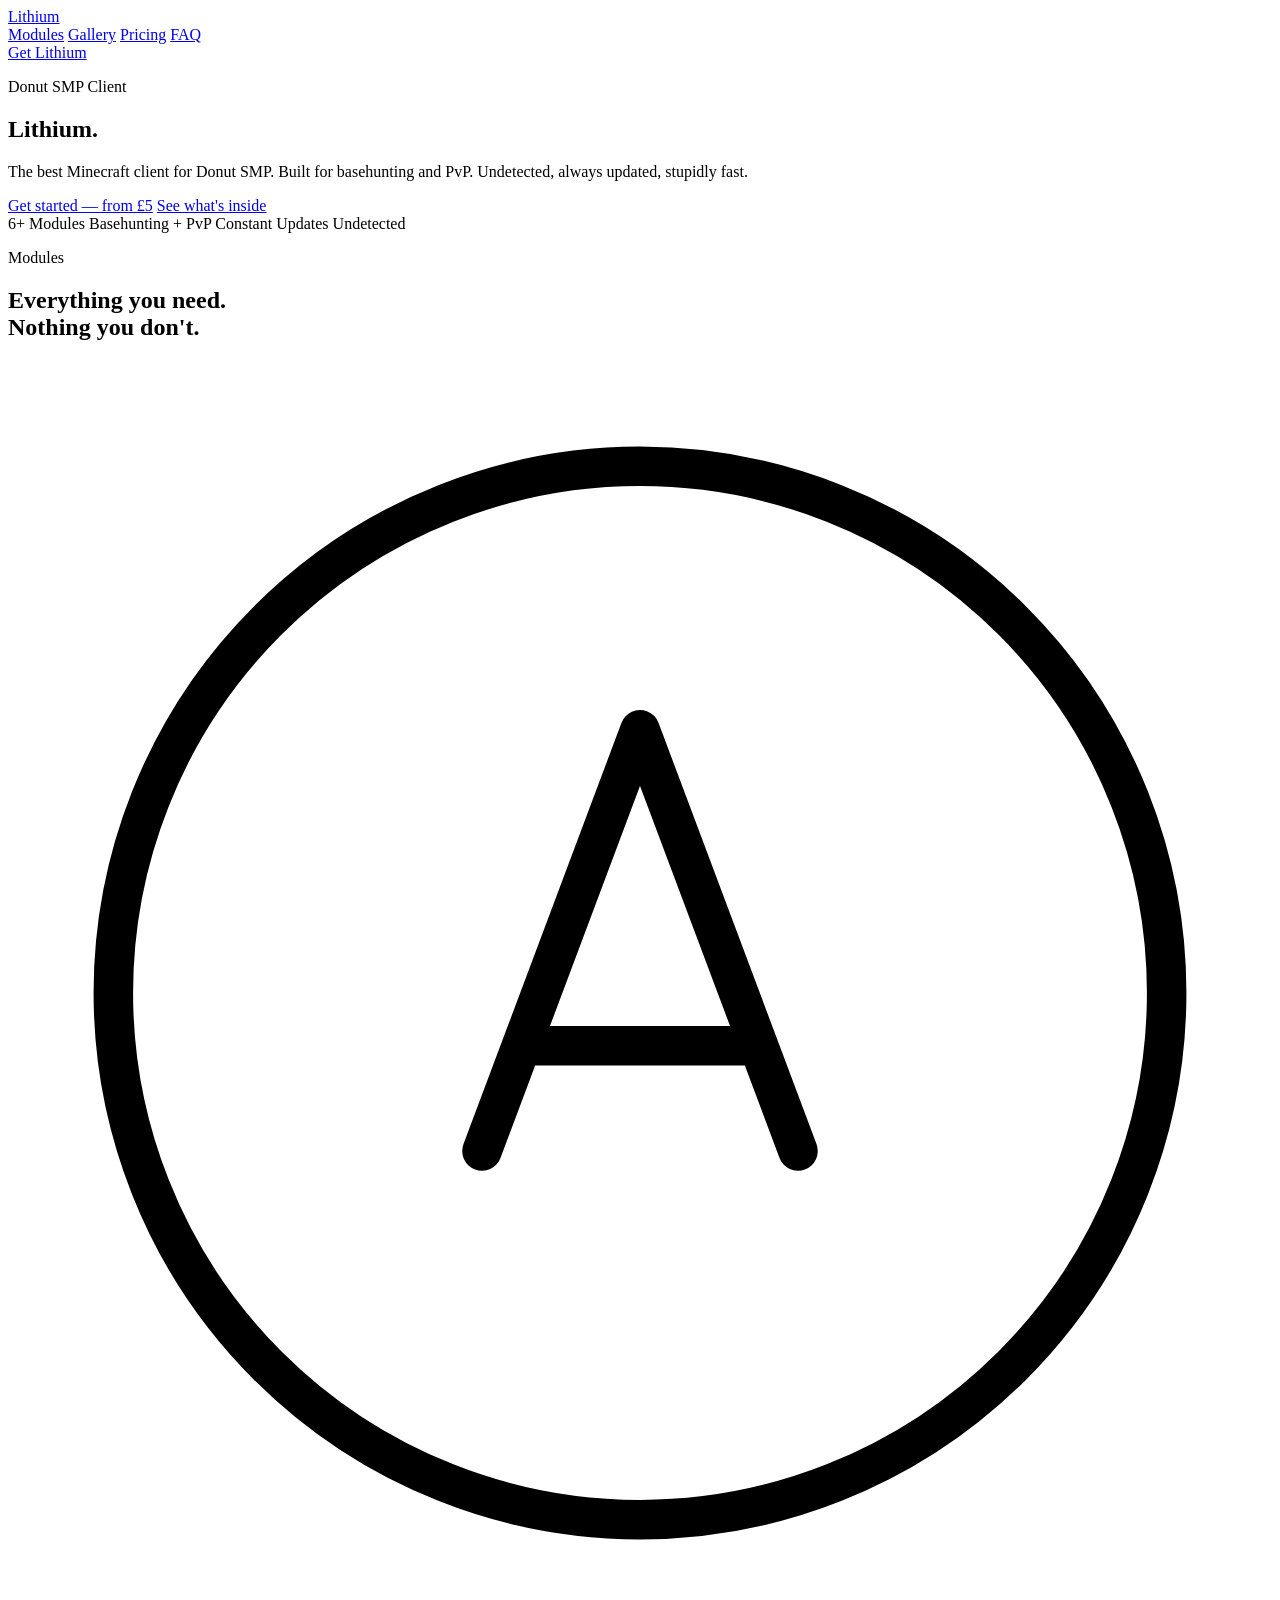
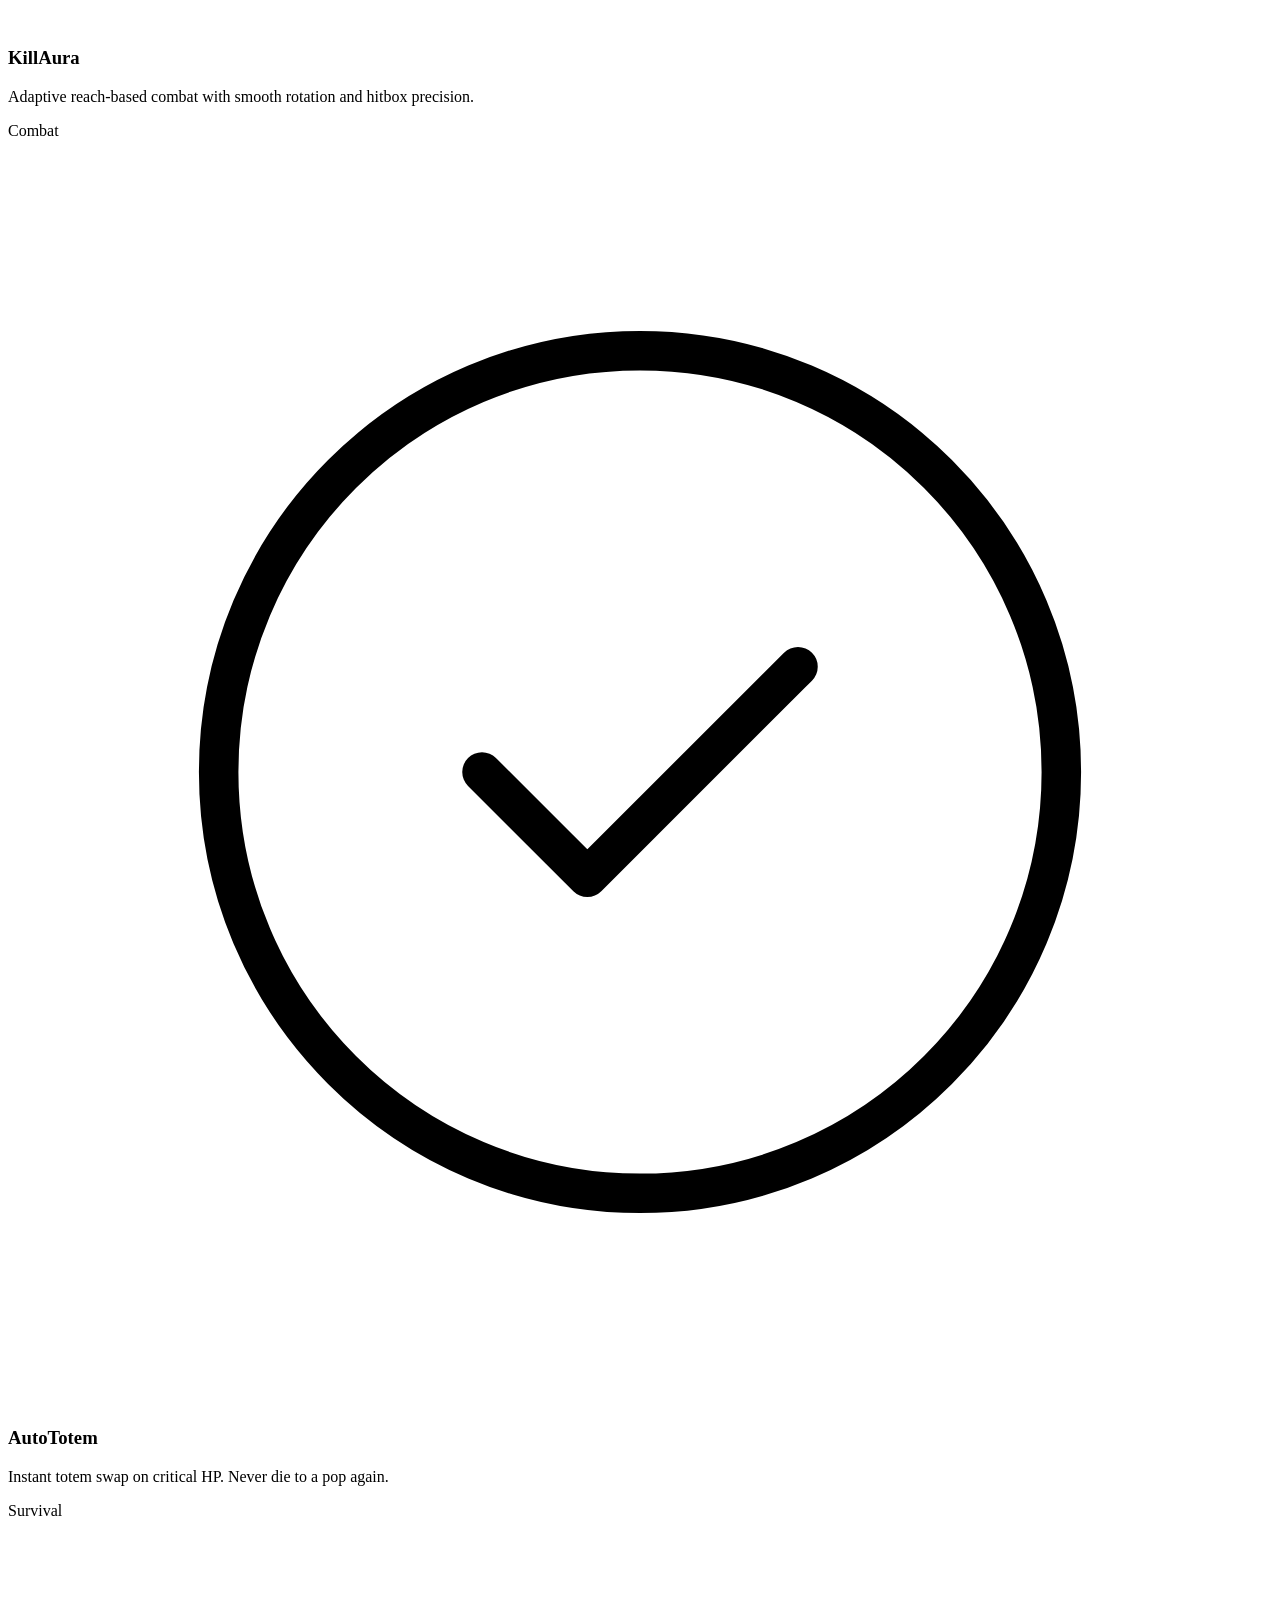
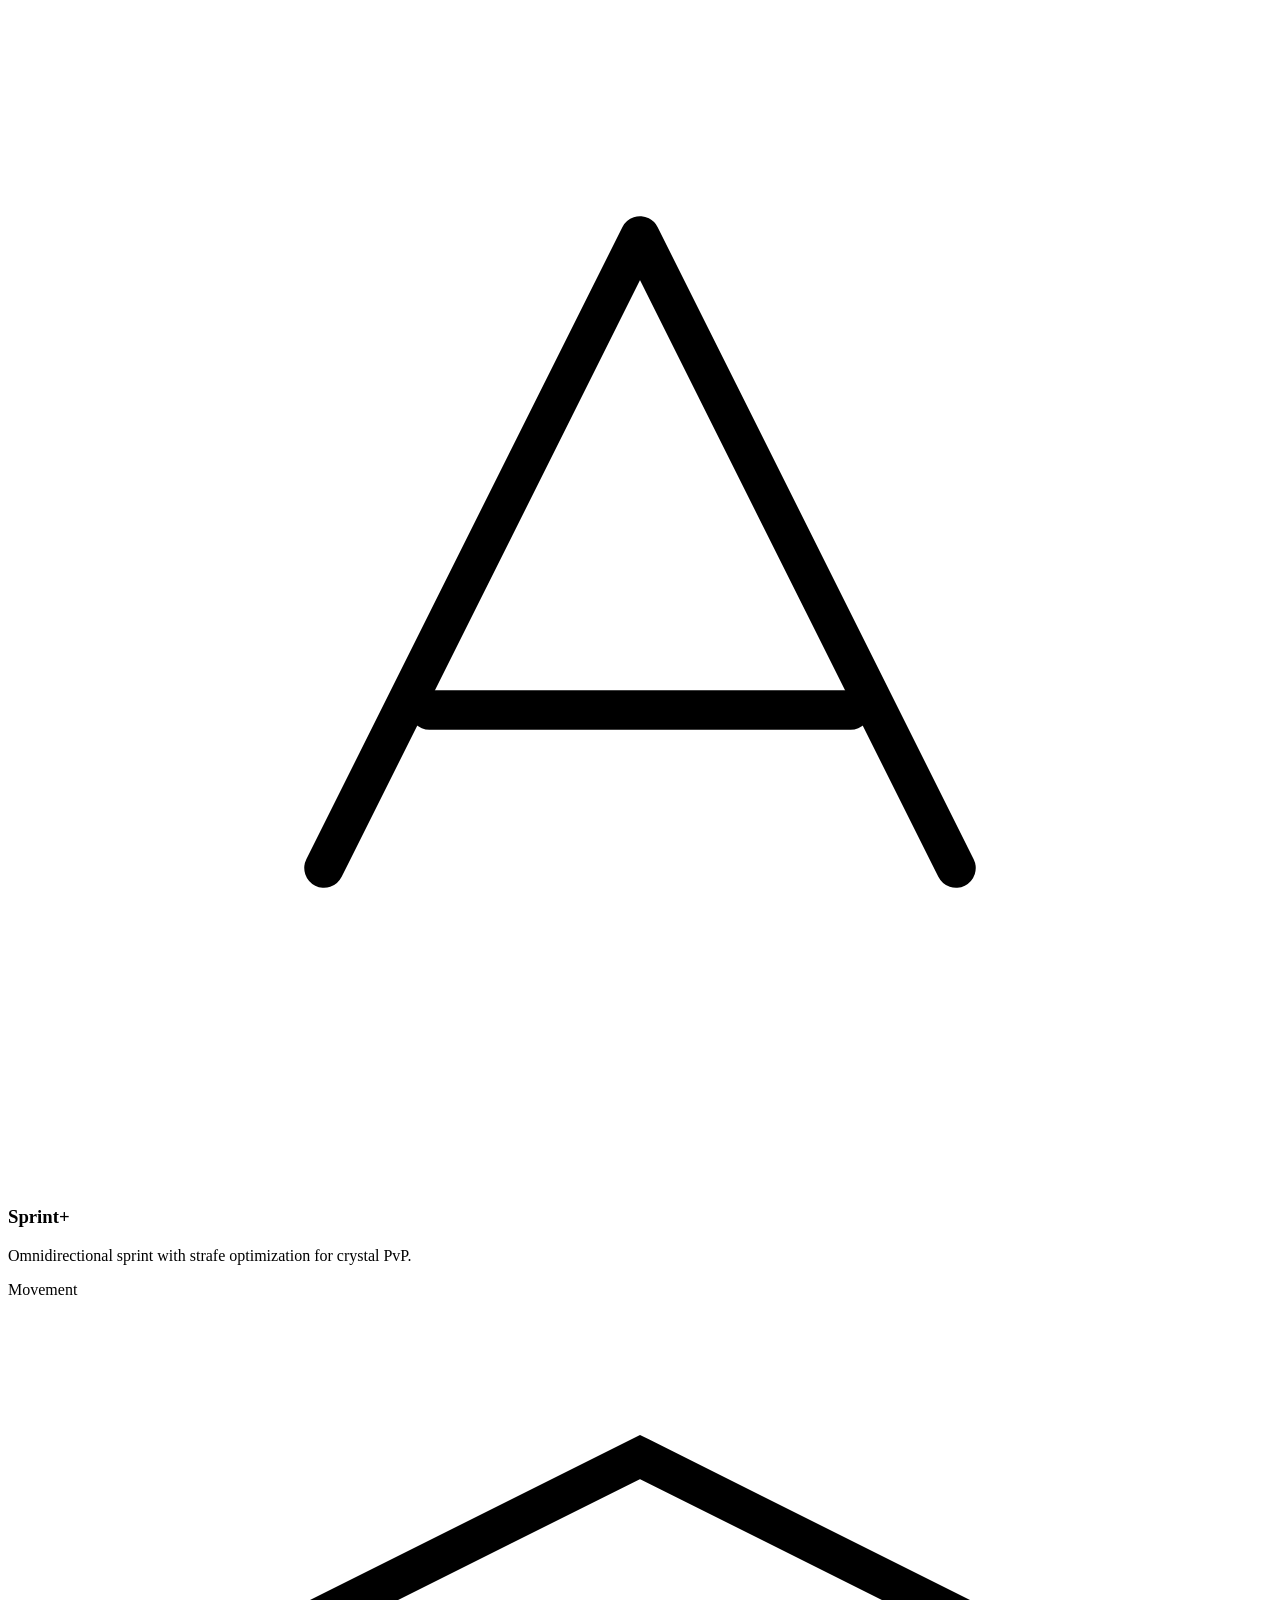
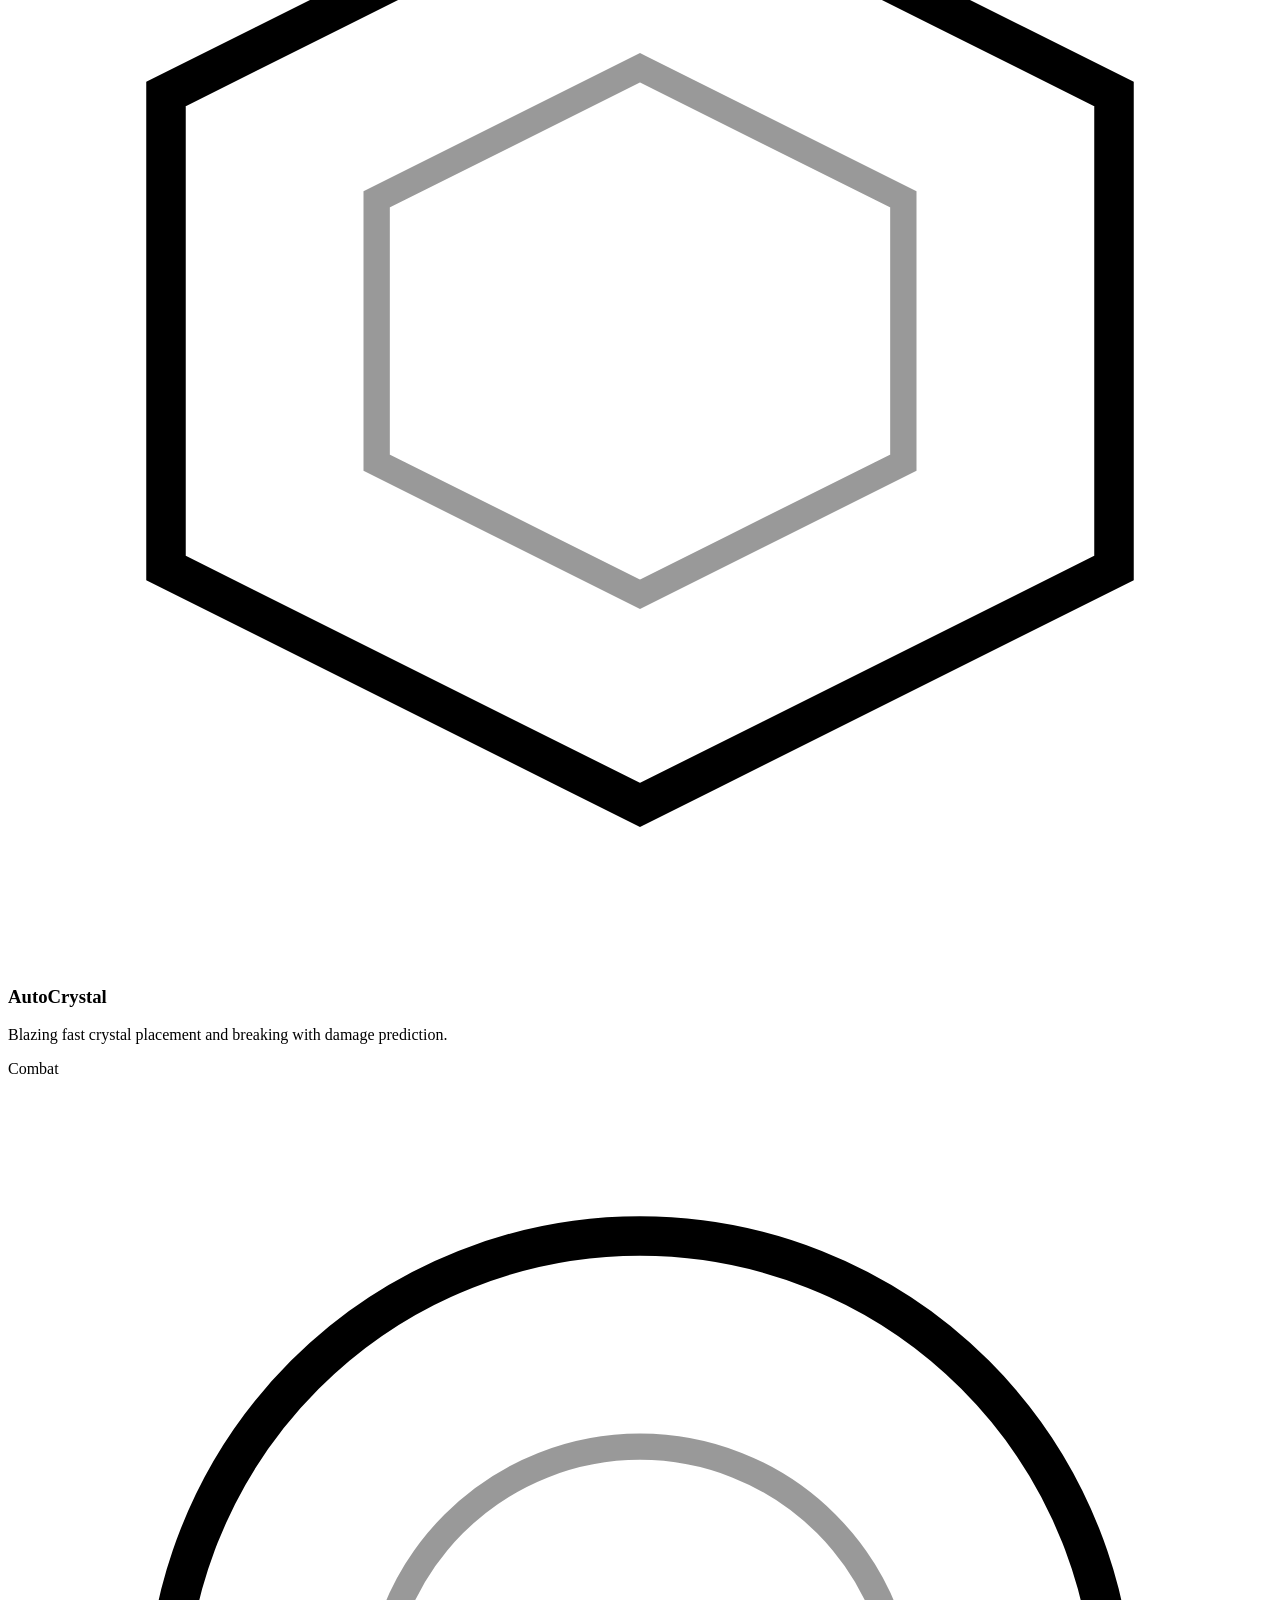
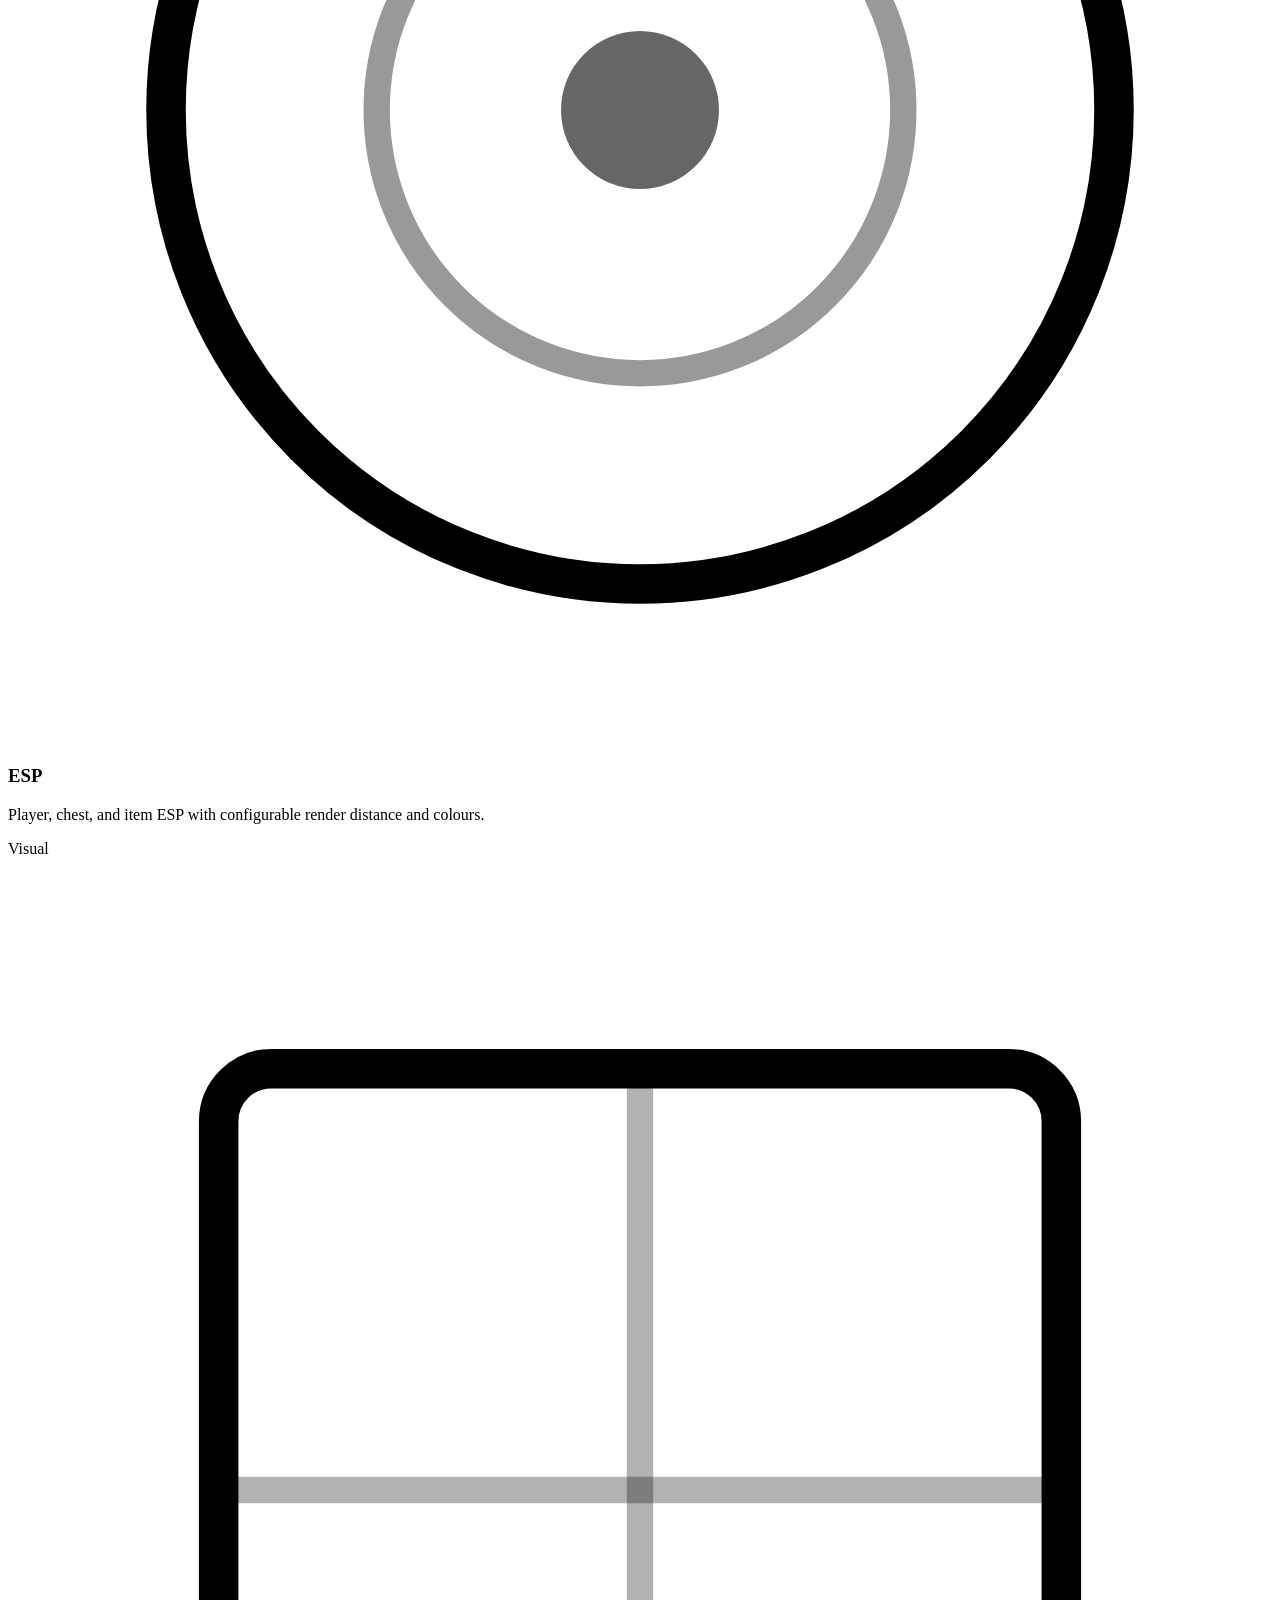
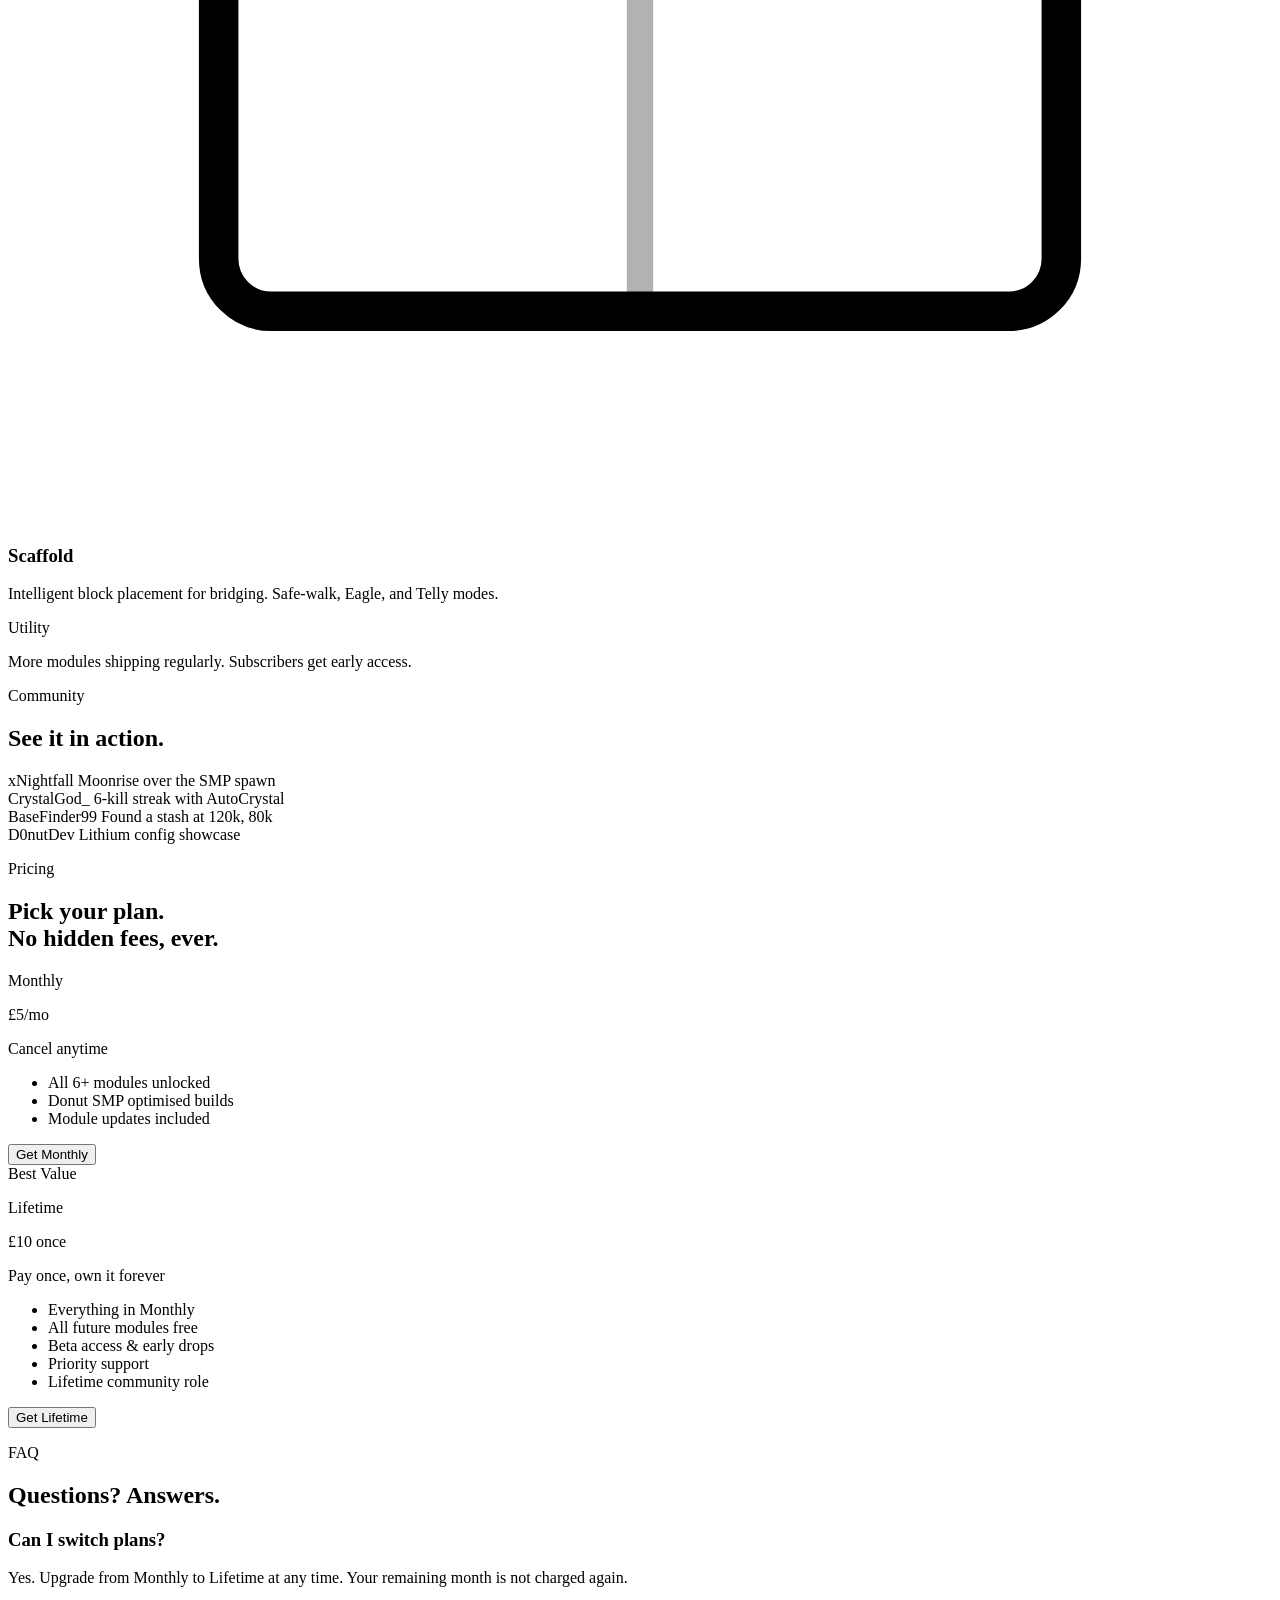
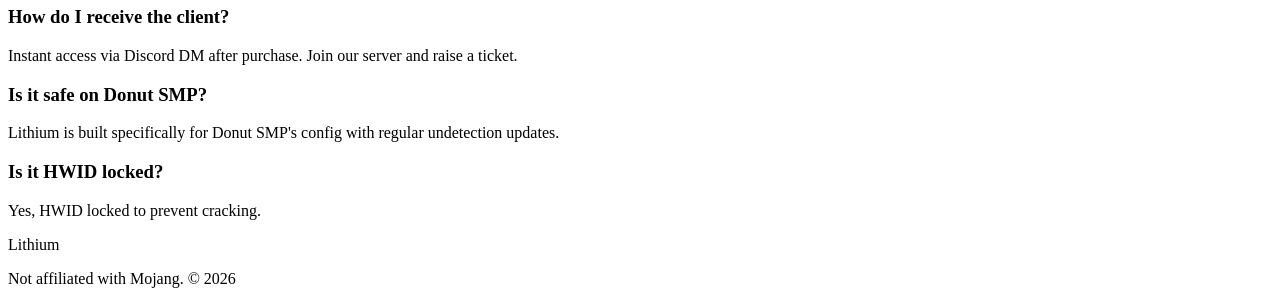
==== index.html @ 921e4713 "Add files via upload" ====
<!DOCTYPE html>
<html lang="en">
<head>
  <meta charset="UTF-8" />
  <meta name="viewport" content="width=device-width, initial-scale=1.0"/>
  <title>Lithium | Donut SMP Client</title>
  <link rel="icon" type="image/svg+xml" href="data:image/svg+xml,%3Csvg xmlns='http://www.w3.org/2000/svg' viewBox='0 0 32 32'%3E%3Crect width='32' height='32' rx='8' fill='%23111'/%3E%3Ctext x='16' y='22' text-anchor='middle' font-family='system-ui' font-weight='700' font-size='18' fill='white'%3ELi%3C/text%3E%3C/svg%3E">
  <link rel="preconnect" href="https://fonts.googleapis.com">
  <link rel="preconnect" href="https://fonts.gstatic.com" crossorigin>
  <link href="https://fonts.googleapis.com/css2?family=Inter:wght@300;400;500;600;700;800;900&display=swap" rel="stylesheet">
  <link rel="stylesheet" href="styles.css">
</head>
<body>

<!-- NAV -->
<nav>
  <div class="nav-inner">
    <a class="nav-logo" href="#">Lithium</a>
    <div class="nav-links">
      <a href="#modules">Modules</a>
      <a href="#gallery">Gallery</a>
      <a href="#pricing">Pricing</a>
      <a href="#faq">FAQ</a>
    </div>
    <a class="nav-cta" href="#pricing">Get Lithium</a>
  </div>
</nav>

<main>
  <!-- HERO -->
  <section id="hero">
    <div class="hero-inner">
      <p class="hero-eyebrow">Donut SMP Client</p>
      <h1 class="hero-title">Lithium.</h1>
      <p class="hero-sub">The best Minecraft client for Donut SMP. Built for basehunting and PvP. Undetected, always updated, stupidly fast.</p>
      <div class="hero-ctas">
        <a class="btn-primary" href="#pricing">Get started &mdash; from &pound;5</a>
        <a class="btn-secondary" href="#modules">See what's inside</a>
      </div>
      <div class="hero-badges">
        <span class="badge">6+ Modules</span>
        <span class="badge">Basehunting + PvP</span>
        <span class="badge">Constant Updates</span>
        <span class="badge">Undetected</span>
      </div>
    </div>
  </section>

  <!-- MODULES -->
  <section id="modules">
    <div class="container">
      <div class="section-header reveal">
        <p class="section-eyebrow">Modules</p>
        <h2 class="section-title">Everything you need.<br><span class="text-muted">Nothing you don't.</span></h2>
      </div>
      <div class="modules-grid">

        <div class="module-card reveal">
          <div class="module-icon">
            <svg viewBox="0 0 48 48" fill="none" xmlns="http://www.w3.org/2000/svg"><circle cx="24" cy="24" r="20" stroke="currentColor" stroke-width="1.5"/><path d="M18 30L24 14L30 30" stroke="currentColor" stroke-width="1.5" stroke-linecap="round" stroke-linejoin="round"/><line x1="20" y1="26" x2="28" y2="26" stroke="currentColor" stroke-width="1.5" stroke-linecap="round"/></svg>
          </div>
          <h3 class="module-name">KillAura</h3>
          <p class="module-desc">Adaptive reach-based combat with smooth rotation and hitbox precision.</p>
          <span class="module-tag">Combat</span>
        </div>

        <div class="module-card reveal">
          <div class="module-icon">
            <svg viewBox="0 0 48 48" fill="none" xmlns="http://www.w3.org/2000/svg"><path d="M24 8C15.16 8 8 15.16 8 24s7.16 16 16 16 16-7.16 16-16S32.84 8 24 8z" stroke="currentColor" stroke-width="1.5"/><path d="M18 24l4 4 8-8" stroke="currentColor" stroke-width="1.5" stroke-linecap="round" stroke-linejoin="round"/></svg>
          </div>
          <h3 class="module-name">AutoTotem</h3>
          <p class="module-desc">Instant totem swap on critical HP. Never die to a pop again.</p>
          <span class="module-tag">Survival</span>
        </div>

        <div class="module-card reveal">
          <div class="module-icon">
            <svg viewBox="0 0 48 48" fill="none" xmlns="http://www.w3.org/2000/svg"><path d="M12 36l12-24 12 24" stroke="currentColor" stroke-width="1.5" stroke-linecap="round" stroke-linejoin="round"/><line x1="16" y1="30" x2="32" y2="30" stroke="currentColor" stroke-width="1.5" stroke-linecap="round"/></svg>
          </div>
          <h3 class="module-name">Sprint+</h3>
          <p class="module-desc">Omnidirectional sprint with strafe optimization for crystal PvP.</p>
          <span class="module-tag">Movement</span>
        </div>

        <div class="module-card reveal">
          <div class="module-icon">
            <svg viewBox="0 0 48 48" fill="none" xmlns="http://www.w3.org/2000/svg"><polygon points="24,6 42,15 42,33 24,42 6,33 6,15" stroke="currentColor" stroke-width="1.5"/><polygon points="24,14 34,19 34,29 24,34 14,29 14,19" stroke="currentColor" stroke-width="1" opacity=".4"/></svg>
          </div>
          <h3 class="module-name">AutoCrystal</h3>
          <p class="module-desc">Blazing fast crystal placement and breaking with damage prediction.</p>
          <span class="module-tag">Combat</span>
        </div>

        <div class="module-card reveal">
          <div class="module-icon">
            <svg viewBox="0 0 48 48" fill="none" xmlns="http://www.w3.org/2000/svg"><circle cx="24" cy="24" r="18" stroke="currentColor" stroke-width="1.5"/><circle cx="24" cy="24" r="10" stroke="currentColor" stroke-width="1" opacity=".4"/><circle cx="24" cy="24" r="3" fill="currentColor" opacity=".6"/></svg>
          </div>
          <h3 class="module-name">ESP</h3>
          <p class="module-desc">Player, chest, and item ESP with configurable render distance and colours.</p>
          <span class="module-tag">Visual</span>
        </div>

        <div class="module-card reveal">
          <div class="module-icon">
            <svg viewBox="0 0 48 48" fill="none" xmlns="http://www.w3.org/2000/svg"><rect x="8" y="8" width="32" height="32" rx="2" stroke="currentColor" stroke-width="1.5"/><line x1="8" y1="24" x2="40" y2="24" stroke="currentColor" stroke-width="1" opacity=".3"/><line x1="24" y1="8" x2="24" y2="40" stroke="currentColor" stroke-width="1" opacity=".3"/></svg>
          </div>
          <h3 class="module-name">Scaffold</h3>
          <p class="module-desc">Intelligent block placement for bridging. Safe-walk, Eagle, and Telly modes.</p>
          <span class="module-tag">Utility</span>
        </div>

      </div>
      <p class="modules-more reveal">More modules shipping regularly. Subscribers get early access.</p>
    </div>
  </section>

  <!-- GALLERY -->
  <section id="gallery">
    <div class="container">
      <div class="section-header reveal">
        <p class="section-eyebrow">Community</p>
        <h2 class="section-title">See it in action.</h2>
      </div>
      <div class="gallery-grid">

        <div class="gallery-card reveal">
          <div class="gallery-img">
            <div class="gallery-art art-landscape">
              <div class="art-moon"></div>
              <div class="art-star" style="top:8%;left:15%"></div>
              <div class="art-star" style="top:12%;left:45%"></div>
              <div class="art-star" style="top:5%;left:70%"></div>
              <div class="art-star" style="top:18%;left:30%"></div>
              <div class="art-star" style="top:6%;left:85%"></div>
              <div class="art-tree" style="left:10%"></div>
              <div class="art-tree tall" style="left:25%"></div>
              <div class="art-tree" style="left:70%"></div>
              <div class="art-tree short" style="left:85%"></div>
            </div>
          </div>
          <div class="gallery-meta">
            <span class="gallery-user">xNightfall</span>
            <span class="gallery-title">Moonrise over the SMP spawn</span>
          </div>
        </div>

        <div class="gallery-card reveal">
          <div class="gallery-img">
            <div class="gallery-art art-pvp">
              <div class="pvp-ring"></div>
              <div class="pvp-sword left"></div>
              <div class="pvp-sword right"></div>
            </div>
          </div>
          <div class="gallery-meta">
            <span class="gallery-user">CrystalGod_</span>
            <span class="gallery-title">6-kill streak with AutoCrystal</span>
          </div>
        </div>

        <div class="gallery-card reveal">
          <div class="gallery-img">
            <div class="gallery-art art-base">
              <div class="base-block b1"></div>
              <div class="base-block b2"></div>
              <div class="base-block b3"></div>
              <div class="base-window w1"></div>
              <div class="base-window w2"></div>
              <div class="base-window w3"></div>
            </div>
          </div>
          <div class="gallery-meta">
            <span class="gallery-user">BaseFinder99</span>
            <span class="gallery-title">Found a stash at 120k, 80k</span>
          </div>
        </div>

        <div class="gallery-card reveal">
          <div class="gallery-img">
            <div class="gallery-art art-circuit">
              <div class="circuit-line h1"></div>
              <div class="circuit-line h2"></div>
              <div class="circuit-line v1"></div>
              <div class="circuit-line v2"></div>
              <div class="circuit-node n1"></div>
              <div class="circuit-node n2"></div>
              <div class="circuit-node n3"></div>
            </div>
          </div>
          <div class="gallery-meta">
            <span class="gallery-user">D0nutDev</span>
            <span class="gallery-title">Lithium config showcase</span>
          </div>
        </div>

      </div>
    </div>
  </section>

  <!-- PRICING -->
  <section id="pricing">
    <div class="container">
      <div class="section-header reveal">
        <p class="section-eyebrow">Pricing</p>
        <h2 class="section-title">Pick your plan.<br><span class="text-muted">No hidden fees, ever.</span></h2>
      </div>

      <div class="pricing-grid reveal">
        <div class="price-card">
          <p class="price-label">Monthly</p>
          <div class="price-amount">&pound;5<span>/mo</span></div>
          <p class="price-sub">Cancel anytime</p>
          <ul class="price-features">
            <li>All 6+ modules unlocked</li>
            <li>Donut SMP optimised builds</li>
            <li>Module updates included</li>
          </ul>
          <button class="btn-card">Get Monthly</button>
        </div>
        <div class="price-card featured">
          <div class="price-badge">Best Value</div>
          <p class="price-label">Lifetime</p>
          <div class="price-amount">&pound;10<span> once</span></div>
          <p class="price-sub">Pay once, own it forever</p>
          <ul class="price-features">
            <li>Everything in Monthly</li>
            <li>All future modules free</li>
            <li>Beta access &amp; early drops</li>
            <li>Priority support</li>
            <li>Lifetime community role</li>
          </ul>
          <button class="btn-card primary">Get Lifetime</button>
        </div>
      </div>
    </div>
  </section>

  <!-- FAQ -->
  <section id="faq">
    <div class="container">
      <div class="section-header reveal">
        <p class="section-eyebrow">FAQ</p>
        <h2 class="section-title">Questions? Answers.</h2>
      </div>
      <div class="faq-list">
        <div class="faq-item reveal">
          <h3 class="faq-q">Can I switch plans?</h3>
          <p class="faq-a">Yes. Upgrade from Monthly to Lifetime at any time. Your remaining month is not charged again.</p>
        </div>
        <div class="faq-item reveal">
          <h3 class="faq-q">How do I receive the client?</h3>
          <p class="faq-a">Instant access via Discord DM after purchase. Join our server and raise a ticket.</p>
        </div>
        <div class="faq-item reveal">
          <h3 class="faq-q">Is it safe on Donut SMP?</h3>
          <p class="faq-a">Lithium is built specifically for Donut SMP's config with regular undetection updates.</p>
        </div>
        <div class="faq-item reveal">
          <h3 class="faq-q">Is it HWID locked?</h3>
          <p class="faq-a">Yes, HWID locked to prevent cracking.</p>
        </div>
      </div>
    </div>
  </section>
</main>

<footer>
  <div class="container">
    <div class="footer-inner">
      <span class="footer-logo">Lithium</span>
      <p>Not affiliated with Mojang. &copy; 2026</p>
    </div>
  </div>
</footer>

<script src="script.js"></script>
</body>
</html>
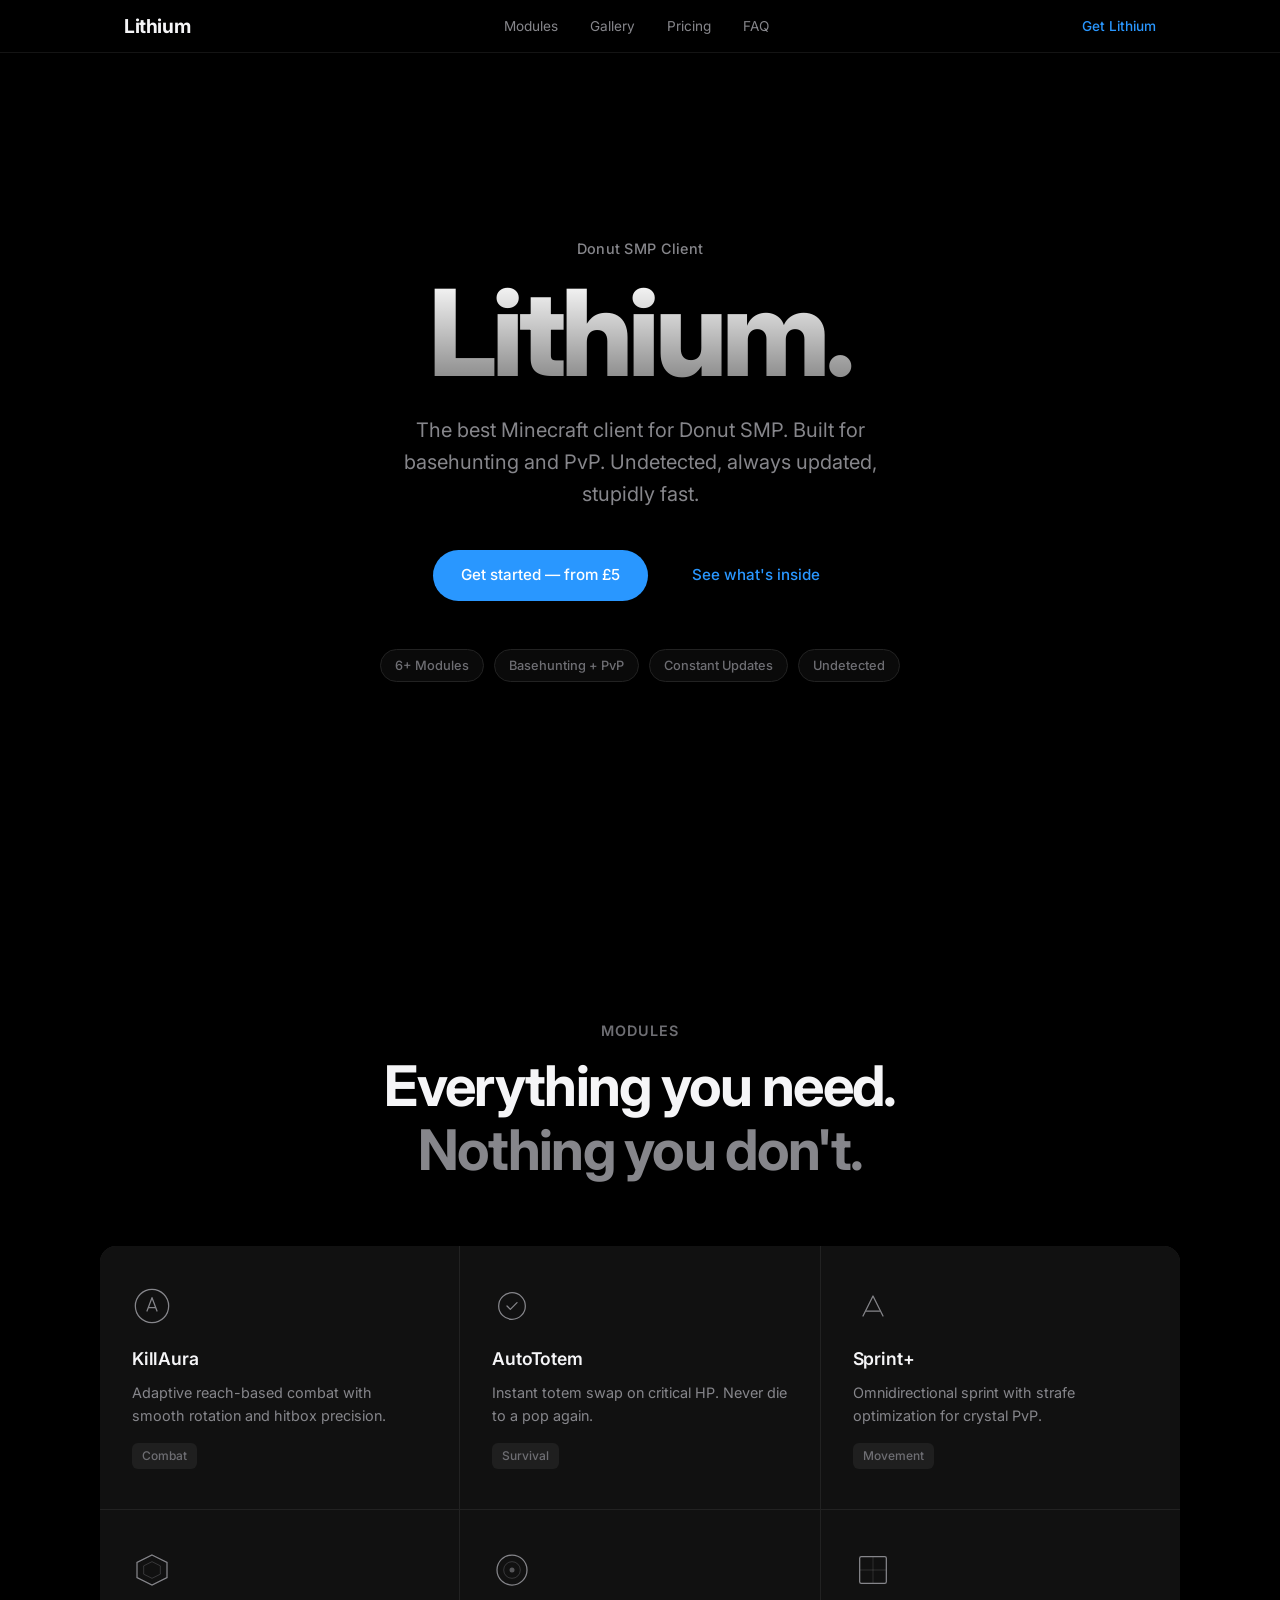
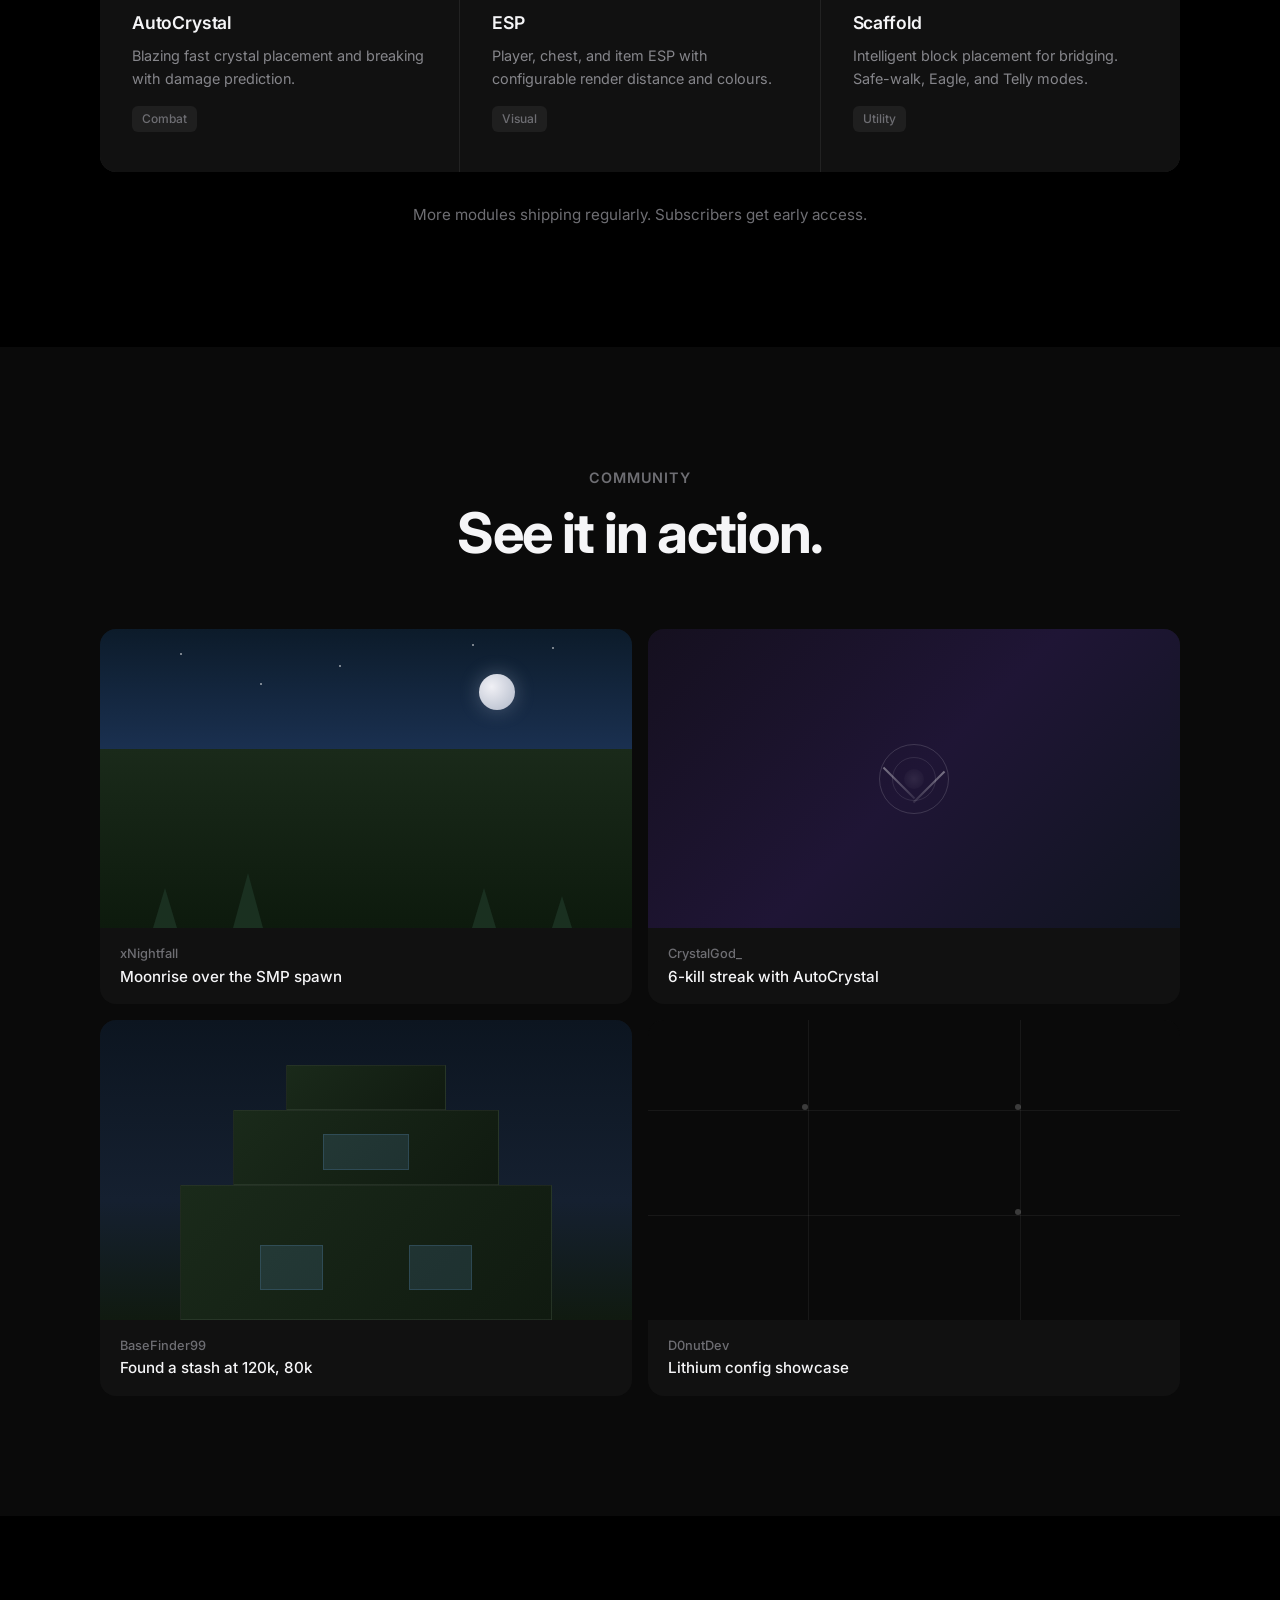
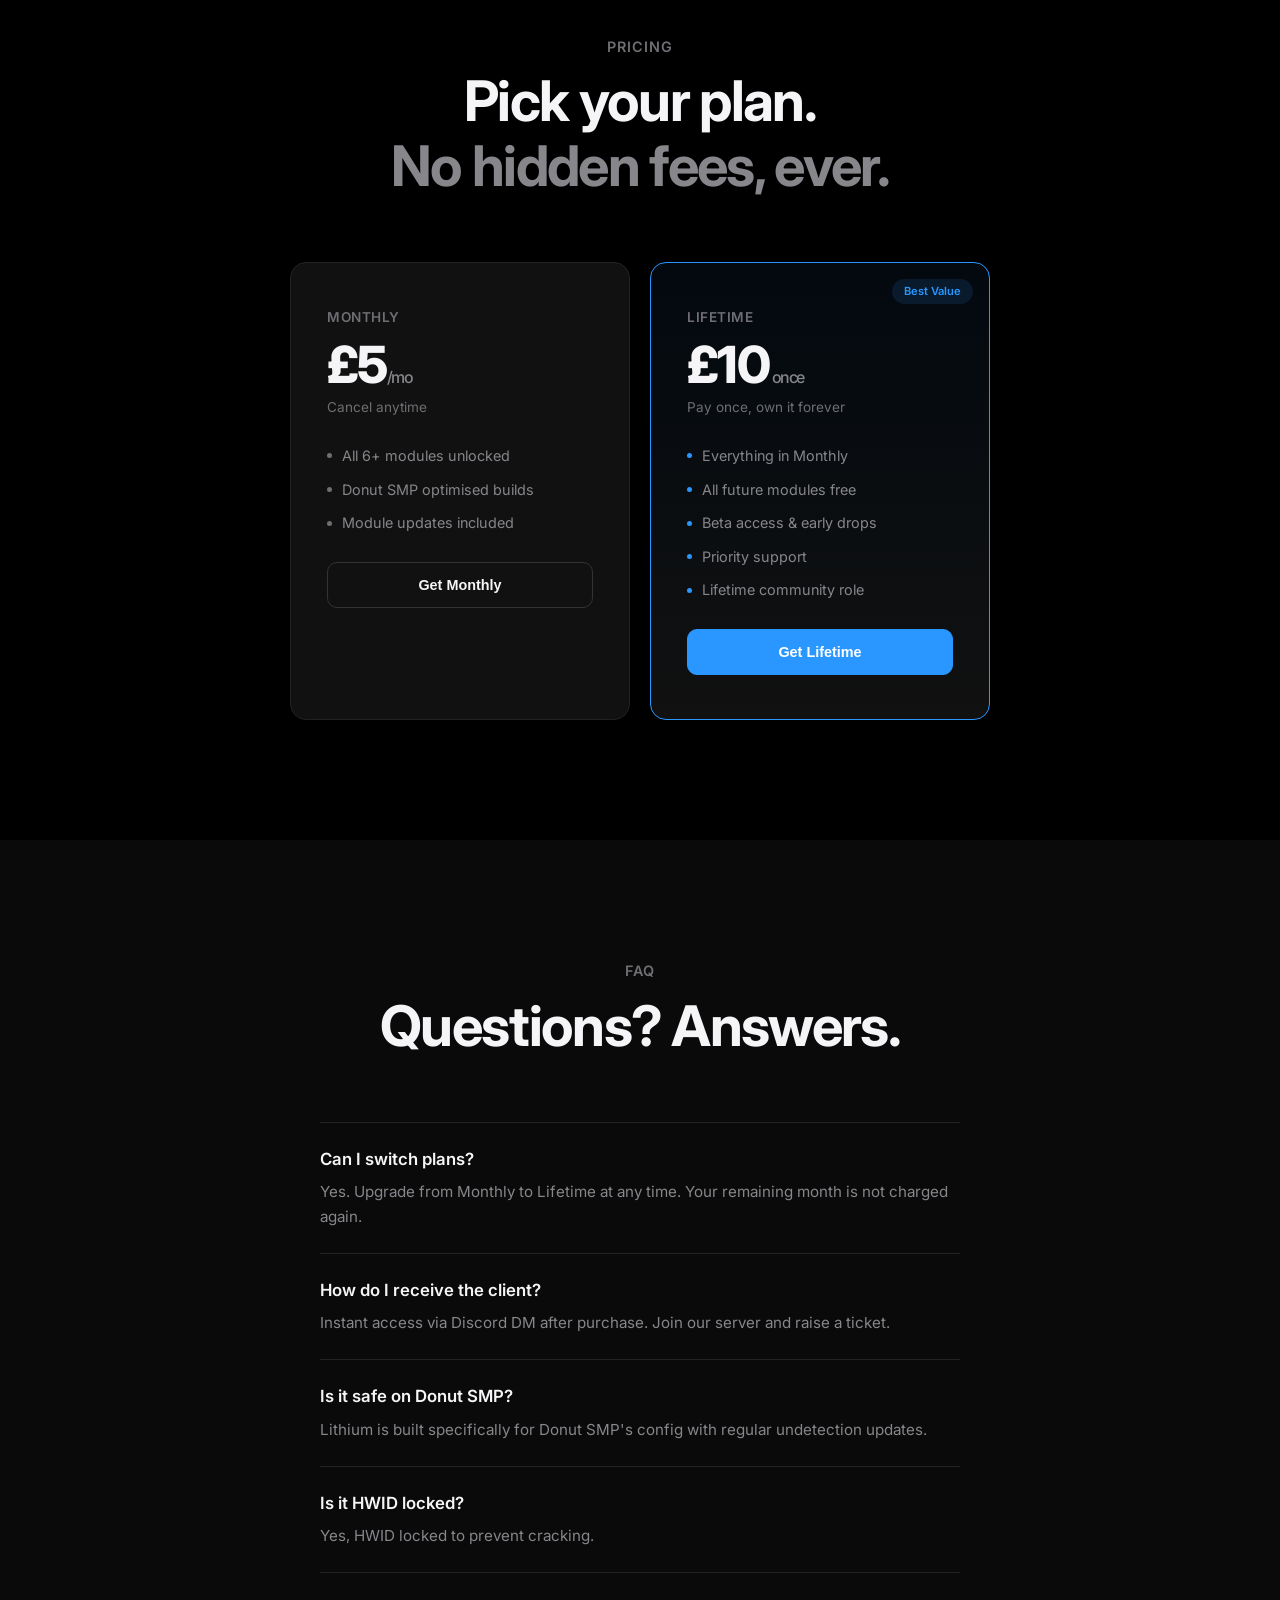
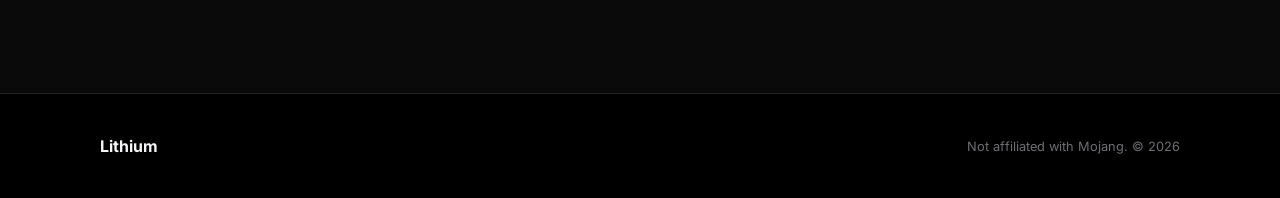
==== commit a721a713: "Add files via upload" ====
--- a/styles.css
+++ b/styles.css
@@ -0,0 +1,598 @@
+/* ── RESET ── */
+*, *::before, *::after { box-sizing: border-box; margin: 0; padding: 0; }
+
+:root {
+  --bg: #000;
+  --bg-secondary: #0a0a0a;
+  --bg-card: #111;
+  --bg-card-hover: #1a1a1a;
+  --border: #222;
+  --border-light: #333;
+  --text: #f5f5f7;
+  --text-secondary: #86868b;
+  --text-tertiary: #6e6e73;
+  --accent: #2997ff;
+  --accent-hover: #0077ed;
+  --white: #fff;
+  --radius: 16px;
+  --radius-sm: 10px;
+}
+
+html { scroll-behavior: smooth; }
+
+body {
+  background: var(--bg);
+  color: var(--text);
+  font-family: 'Inter', -apple-system, BlinkMacSystemFont, sans-serif;
+  -webkit-font-smoothing: antialiased;
+  -moz-osx-font-smoothing: grayscale;
+  overflow-x: hidden;
+  line-height: 1.5;
+}
+
+/* ── NAV ── */
+nav {
+  position: fixed; top: 0; left: 0; right: 0; z-index: 100;
+  background: rgba(0, 0, 0, .8);
+  backdrop-filter: saturate(180%) blur(20px);
+  -webkit-backdrop-filter: saturate(180%) blur(20px);
+  border-bottom: 1px solid rgba(255,255,255,.08);
+}
+.nav-inner {
+  max-width: 1080px;
+  margin: 0 auto;
+  display: flex;
+  align-items: center;
+  justify-content: space-between;
+  padding: 0 24px;
+  height: 52px;
+}
+.nav-logo {
+  font-size: 1.2rem;
+  font-weight: 700;
+  color: var(--text);
+  text-decoration: none;
+  letter-spacing: -.02em;
+}
+.nav-links {
+  display: flex;
+  gap: 32px;
+}
+.nav-links a {
+  font-size: .85rem;
+  color: var(--text-secondary);
+  text-decoration: none;
+  transition: color .2s;
+}
+.nav-links a:hover { color: var(--text); }
+.nav-cta {
+  font-size: .85rem;
+  color: var(--accent);
+  text-decoration: none;
+  font-weight: 500;
+  transition: opacity .2s;
+}
+.nav-cta:hover { opacity: .8; }
+
+/* ── HERO ── */
+#hero {
+  min-height: 100vh;
+  display: flex;
+  align-items: center;
+  justify-content: center;
+  text-align: center;
+  padding: 120px 24px 100px;
+}
+.hero-inner { max-width: 740px; }
+.hero-eyebrow {
+  font-size: .9rem;
+  font-weight: 500;
+  color: var(--text-secondary);
+  letter-spacing: .02em;
+  margin-bottom: 16px;
+  animation: fadeUp .8s ease both;
+}
+.hero-title {
+  font-size: clamp(4rem, 12vw, 7.5rem);
+  font-weight: 800;
+  letter-spacing: -.04em;
+  line-height: .95;
+  background: linear-gradient(180deg, #fff 0%, rgba(255,255,255,.5) 100%);
+  -webkit-background-clip: text;
+  -webkit-text-fill-color: transparent;
+  background-clip: text;
+  animation: fadeUp .8s .05s ease both;
+}
+.hero-sub {
+  font-size: 1.25rem;
+  line-height: 1.6;
+  color: var(--text-secondary);
+  max-width: 520px;
+  margin: 24px auto 0;
+  font-weight: 400;
+  animation: fadeUp .8s .1s ease both;
+}
+.hero-ctas {
+  display: flex;
+  gap: 16px;
+  justify-content: center;
+  margin-top: 40px;
+  animation: fadeUp .8s .15s ease both;
+}
+.btn-primary {
+  display: inline-block;
+  font-size: .95rem;
+  font-weight: 500;
+  background: var(--accent);
+  color: var(--white);
+  padding: 14px 28px;
+  border-radius: 980px;
+  text-decoration: none;
+  border: none;
+  cursor: pointer;
+  transition: background .2s, transform .15s;
+}
+.btn-primary:hover { background: var(--accent-hover); transform: scale(1.02); }
+.btn-secondary {
+  display: inline-block;
+  font-size: .95rem;
+  font-weight: 500;
+  color: var(--accent);
+  padding: 14px 28px;
+  border-radius: 980px;
+  text-decoration: none;
+  border: none;
+  cursor: pointer;
+  background: transparent;
+  transition: opacity .2s;
+}
+.btn-secondary:hover { opacity: .7; }
+.hero-badges {
+  display: flex;
+  gap: 10px;
+  flex-wrap: wrap;
+  justify-content: center;
+  margin-top: 48px;
+  animation: fadeUp .8s .2s ease both;
+}
+.badge {
+  font-size: .8rem;
+  font-weight: 500;
+  color: var(--text-tertiary);
+  padding: 6px 14px;
+  border: 1px solid var(--border);
+  border-radius: 980px;
+  background: var(--bg-secondary);
+}
+
+/* ── SECTIONS ── */
+section {
+  padding: 120px 24px;
+}
+.container { max-width: 1080px; margin: 0 auto; }
+.section-header {
+  text-align: center;
+  margin-bottom: 64px;
+}
+.section-eyebrow {
+  font-size: .9rem;
+  font-weight: 600;
+  color: var(--text-tertiary);
+  text-transform: uppercase;
+  letter-spacing: .06em;
+  margin-bottom: 12px;
+}
+.section-title {
+  font-size: clamp(2.2rem, 5vw, 3.5rem);
+  font-weight: 700;
+  letter-spacing: -.03em;
+  line-height: 1.15;
+  color: var(--text);
+}
+.text-muted { color: var(--text-secondary); }
+
+/* ── MODULES ── */
+#modules { background: var(--bg); }
+.modules-grid {
+  display: grid;
+  grid-template-columns: repeat(3, 1fr);
+  gap: 1px;
+  background: var(--border);
+  border-radius: var(--radius);
+  overflow: hidden;
+}
+.module-card {
+  background: var(--bg-card);
+  padding: 40px 32px;
+  transition: background .3s;
+}
+.module-card:hover { background: var(--bg-card-hover); }
+.module-icon {
+  width: 40px; height: 40px;
+  color: var(--text-secondary);
+  margin-bottom: 20px;
+}
+.module-icon svg { width: 100%; height: 100%; }
+.module-name {
+  font-size: 1.1rem;
+  font-weight: 600;
+  color: var(--text);
+  margin-bottom: 8px;
+  letter-spacing: -.01em;
+}
+.module-desc {
+  font-size: .9rem;
+  line-height: 1.6;
+  color: var(--text-secondary);
+}
+.module-tag {
+  display: inline-block;
+  margin-top: 16px;
+  font-size: .75rem;
+  font-weight: 500;
+  color: var(--text-tertiary);
+  background: rgba(255,255,255,.06);
+  padding: 4px 10px;
+  border-radius: 6px;
+}
+.modules-more {
+  text-align: center;
+  margin-top: 32px;
+  font-size: .95rem;
+  color: var(--text-tertiary);
+}
+
+/* ── GALLERY ── */
+#gallery { background: var(--bg-secondary); }
+.gallery-grid {
+  display: grid;
+  grid-template-columns: repeat(2, 1fr);
+  gap: 16px;
+}
+.gallery-card {
+  border-radius: var(--radius);
+  overflow: hidden;
+  background: var(--bg-card);
+  transition: transform .3s, box-shadow .3s;
+}
+.gallery-card:hover {
+  transform: translateY(-4px);
+  box-shadow: 0 16px 40px rgba(0,0,0,.4);
+}
+.gallery-img {
+  width: 100%;
+  aspect-ratio: 16/9;
+  overflow: hidden;
+}
+.gallery-art {
+  width: 100%; height: 100%;
+  position: relative;
+  overflow: hidden;
+}
+/* landscape */
+.art-landscape {
+  background: linear-gradient(180deg, #0c1b2a 0%, #1a3050 40%, #1a2a1a 40%, #0d1a0d 100%);
+}
+.art-landscape .art-moon {
+  position: absolute; top: 15%; right: 22%;
+  width: 36px; height: 36px; border-radius: 50%;
+  background: radial-gradient(circle at 35% 35%, #f0f0f5, #b0b8c8);
+  box-shadow: 0 0 20px rgba(200,210,230,.3);
+}
+.art-landscape .art-star {
+  position: absolute; width: 2px; height: 2px; border-radius: 50%;
+  background: rgba(255,255,255,.6);
+}
+.art-landscape .art-tree {
+  position: absolute; bottom: 0;
+  width: 0; height: 0;
+  border-left: 12px solid transparent;
+  border-right: 12px solid transparent;
+  border-bottom: 40px solid #1a3020;
+}
+.art-landscape .art-tree.tall {
+  border-bottom-width: 55px;
+  border-left-width: 15px;
+  border-right-width: 15px;
+}
+.art-landscape .art-tree.short {
+  border-bottom-width: 32px;
+  border-left-width: 10px;
+  border-right-width: 10px;
+}
+/* pvp */
+.art-pvp {
+  background: linear-gradient(135deg, #15101f 0%, #1f1535 50%, #101520 100%);
+  display: flex; align-items: center; justify-content: center;
+}
+.art-pvp .pvp-ring {
+  width: 70px; height: 70px; border-radius: 50%;
+  border: 1.5px solid rgba(255,255,255,.15);
+  position: relative;
+}
+.art-pvp .pvp-ring::before {
+  content: ''; position: absolute; inset: 12px; border-radius: 50%;
+  border: 1px solid rgba(255,255,255,.1);
+}
+.art-pvp .pvp-ring::after {
+  content: ''; position: absolute; inset: 24px; border-radius: 50%;
+  background: radial-gradient(circle, rgba(255,255,255,.08), transparent);
+}
+.art-pvp .pvp-sword {
+  position: absolute;
+  width: 2px; height: 44px;
+  background: linear-gradient(180deg, rgba(255,255,255,.4), rgba(255,255,255,.1));
+}
+.art-pvp .pvp-sword.left {
+  left: calc(50% - 16px); top: calc(50% - 18px);
+  transform: rotate(-45deg);
+}
+.art-pvp .pvp-sword.right {
+  left: calc(50% + 14px); top: calc(50% - 14px);
+  transform: rotate(45deg);
+}
+/* base */
+.art-base {
+  background: linear-gradient(180deg, #0c1520 0%, #152030 60%, #101a10 100%);
+  position: relative;
+}
+.art-base .base-block {
+  position: absolute;
+  background: linear-gradient(135deg, #1a2a1a, #101a10);
+  border: 1px solid rgba(255,255,255,.06);
+}
+.art-base .b1 { bottom:0; left:15%; width:70%; height:45%; }
+.art-base .b2 { bottom:45%; left:25%; width:50%; height:25%; }
+.art-base .b3 { bottom:70%; left:35%; width:30%; height:15%; }
+.art-base .base-window {
+  position: absolute;
+  background: rgba(100,160,220,.15);
+  border: 1px solid rgba(100,160,220,.2);
+}
+.art-base .w1 { bottom:10%; left:30%; width:12%; height:15%; }
+.art-base .w2 { bottom:10%; left:58%; width:12%; height:15%; }
+.art-base .w3 { bottom:50%; left:42%; width:16%; height:12%; }
+/* circuit */
+.art-circuit {
+  background: #0a0a0a;
+  position: relative;
+}
+.art-circuit .circuit-line {
+  position: absolute;
+  background: rgba(255,255,255,.06);
+}
+.art-circuit .h1 { top:30%; left:0; width:100%; height:1px; }
+.art-circuit .h2 { top:65%; left:0; width:100%; height:1px; }
+.art-circuit .v1 { top:0; left:30%; width:1px; height:100%; }
+.art-circuit .v2 { top:0; left:70%; width:1px; height:100%; }
+.art-circuit .circuit-node {
+  position: absolute;
+  width: 6px; height: 6px; border-radius: 50%;
+  background: rgba(255,255,255,.2);
+}
+.art-circuit .n1 { top:28%; left:29%; }
+.art-circuit .n2 { top:63%; left:69%; }
+.art-circuit .n3 { top:28%; left:69%; }
+
+.gallery-meta {
+  padding: 16px 20px;
+  display: flex;
+  flex-direction: column;
+  gap: 2px;
+}
+.gallery-user {
+  font-size: .8rem;
+  font-weight: 500;
+  color: var(--text-tertiary);
+}
+.gallery-title {
+  font-size: .95rem;
+  font-weight: 500;
+  color: var(--text);
+}
+
+/* ── PRICING ── */
+#pricing { background: var(--bg); }
+.pricing-grid {
+  display: grid;
+  grid-template-columns: 1fr 1fr;
+  gap: 20px;
+  max-width: 700px;
+  margin: 0 auto;
+}
+.price-card {
+  background: var(--bg-card);
+  border: 1px solid var(--border);
+  border-radius: var(--radius);
+  padding: 44px 36px;
+  position: relative;
+  transition: transform .3s, box-shadow .3s;
+}
+.price-card:hover {
+  transform: translateY(-4px);
+  box-shadow: 0 12px 32px rgba(0,0,0,.3);
+}
+.price-card.featured {
+  border-color: var(--accent);
+  background: linear-gradient(180deg, rgba(41,151,255,.06) 0%, var(--bg-card) 100%);
+}
+.price-badge {
+  position: absolute;
+  top: 16px; right: 16px;
+  font-size: .7rem;
+  font-weight: 600;
+  color: var(--accent);
+  background: rgba(41,151,255,.12);
+  padding: 4px 12px;
+  border-radius: 980px;
+}
+.price-label {
+  font-size: .85rem;
+  font-weight: 600;
+  color: var(--text-tertiary);
+  text-transform: uppercase;
+  letter-spacing: .04em;
+  margin-bottom: 12px;
+}
+.price-amount {
+  font-size: 3.2rem;
+  font-weight: 800;
+  letter-spacing: -.03em;
+  color: var(--text);
+  line-height: 1;
+}
+.price-amount span {
+  font-size: 1rem;
+  font-weight: 500;
+  color: var(--text-secondary);
+}
+.price-sub {
+  font-size: .85rem;
+  color: var(--text-tertiary);
+  margin-top: 6px;
+}
+.price-features {
+  list-style: none;
+  margin: 28px 0;
+  display: flex;
+  flex-direction: column;
+  gap: 12px;
+}
+.price-features li {
+  font-size: .9rem;
+  color: var(--text-secondary);
+  display: flex;
+  align-items: center;
+  gap: 10px;
+}
+.price-features li::before {
+  content: '';
+  width: 5px; height: 5px;
+  border-radius: 50%;
+  background: var(--text-tertiary);
+  flex-shrink: 0;
+}
+.price-card.featured .price-features li::before {
+  background: var(--accent);
+}
+.btn-card {
+  width: 100%;
+  padding: 14px;
+  border-radius: var(--radius-sm);
+  font-size: .9rem;
+  font-weight: 600;
+  border: 1px solid var(--border-light);
+  background: transparent;
+  color: var(--text);
+  cursor: pointer;
+  transition: background .2s, border-color .2s;
+}
+.btn-card:hover {
+  background: rgba(255,255,255,.05);
+  border-color: rgba(255,255,255,.2);
+}
+.btn-card.primary {
+  background: var(--accent);
+  border-color: var(--accent);
+  color: var(--white);
+}
+.btn-card.primary:hover {
+  background: var(--accent-hover);
+  border-color: var(--accent-hover);
+}
+
+/* ── FAQ ── */
+#faq {
+  background: var(--bg-secondary);
+}
+.faq-list {
+  max-width: 640px;
+  margin: 0 auto;
+}
+.faq-item {
+  padding: 24px 0;
+  border-bottom: 1px solid var(--border);
+}
+.faq-item:first-child { border-top: 1px solid var(--border); }
+.faq-q {
+  font-size: 1.05rem;
+  font-weight: 600;
+  color: var(--text);
+  margin-bottom: 8px;
+}
+.faq-a {
+  font-size: .95rem;
+  color: var(--text-secondary);
+  line-height: 1.6;
+}
+
+/* ── FOOTER ── */
+footer {
+  padding: 40px 24px;
+  background: var(--bg);
+  border-top: 1px solid var(--border);
+}
+.footer-inner {
+  display: flex;
+  align-items: center;
+  justify-content: space-between;
+}
+.footer-logo {
+  font-size: 1rem;
+  font-weight: 700;
+  color: var(--text);
+}
+footer p {
+  font-size: .8rem;
+  color: var(--text-tertiary);
+}
+
+/* ── ANIMATIONS ── */
+@keyframes fadeUp {
+  from { opacity: 0; transform: translateY(20px); }
+  to { opacity: 1; transform: translateY(0); }
+}
+
+/* reveal on scroll */
+.reveal {
+  opacity: 0;
+  transform: translateY(20px);
+  transition: opacity .6s ease, transform .6s ease;
+}
+.reveal.visible {
+  opacity: 1;
+  transform: none;
+}
+
+/* ── RESPONSIVE ── */
+@media (max-width: 768px) {
+  nav { backdrop-filter: saturate(180%) blur(20px); }
+  .nav-inner { height: 48px; }
+  .nav-links { display: none; }
+
+  #hero { padding: 100px 20px 80px; min-height: auto; }
+  .hero-title { font-size: clamp(3rem, 11vw, 5rem); }
+  .hero-sub { font-size: 1.05rem; }
+  .hero-ctas { flex-direction: column; align-items: center; }
+  .hero-badges { gap: 8px; }
+  .badge { font-size: .72rem; padding: 5px 12px; }
+
+  section { padding: 80px 20px; }
+  .section-title { font-size: clamp(1.8rem, 6vw, 2.5rem); }
+
+  .modules-grid { grid-template-columns: 1fr; }
+  .module-card { padding: 28px 24px; }
+
+  .gallery-grid { grid-template-columns: 1fr; }
+
+  .pricing-grid { grid-template-columns: 1fr; }
+  .price-card { padding: 32px 24px; }
+  .price-amount { font-size: 2.6rem; }
+
+  .footer-inner { flex-direction: column; gap: 8px; text-align: center; }
+}
+
+@media (max-width: 400px) {
+  .hero-title { font-size: clamp(2.4rem, 10vw, 3.5rem); }
+  .hero-sub { font-size: .95rem; }
+}
